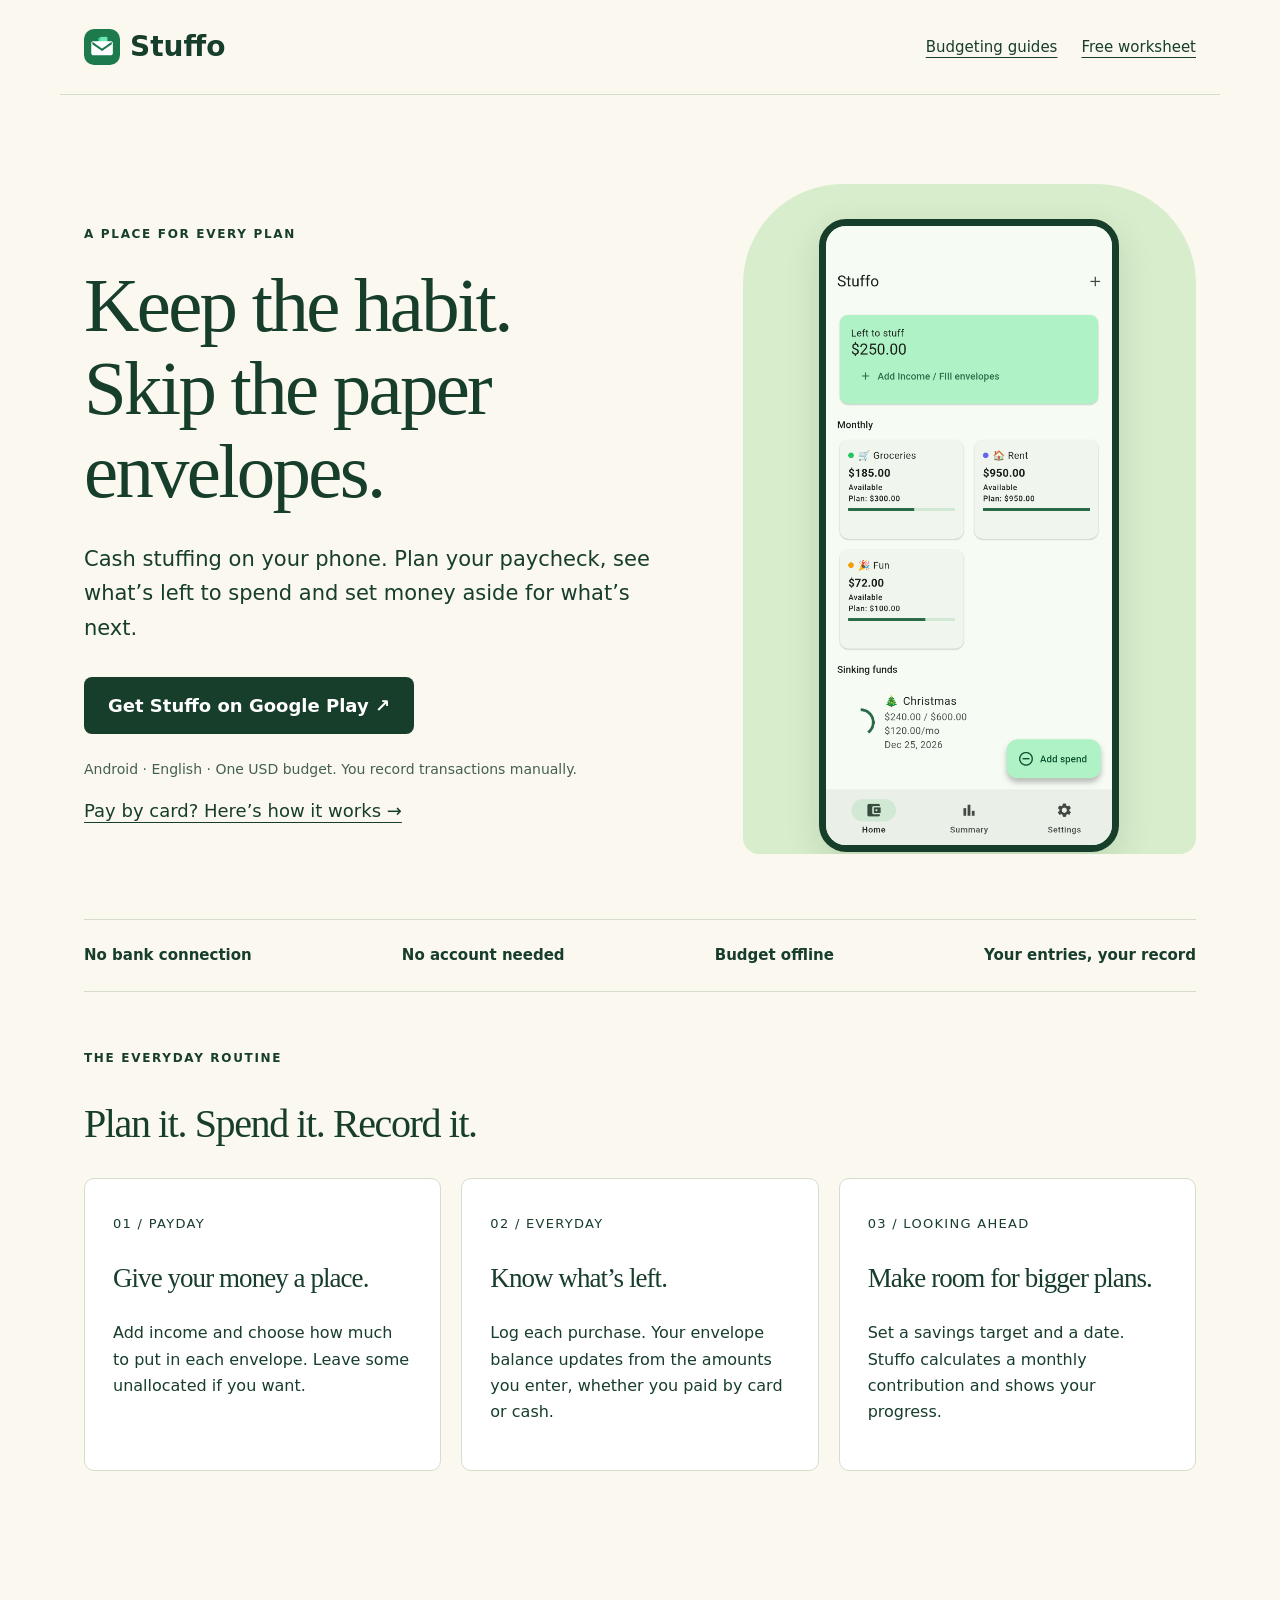
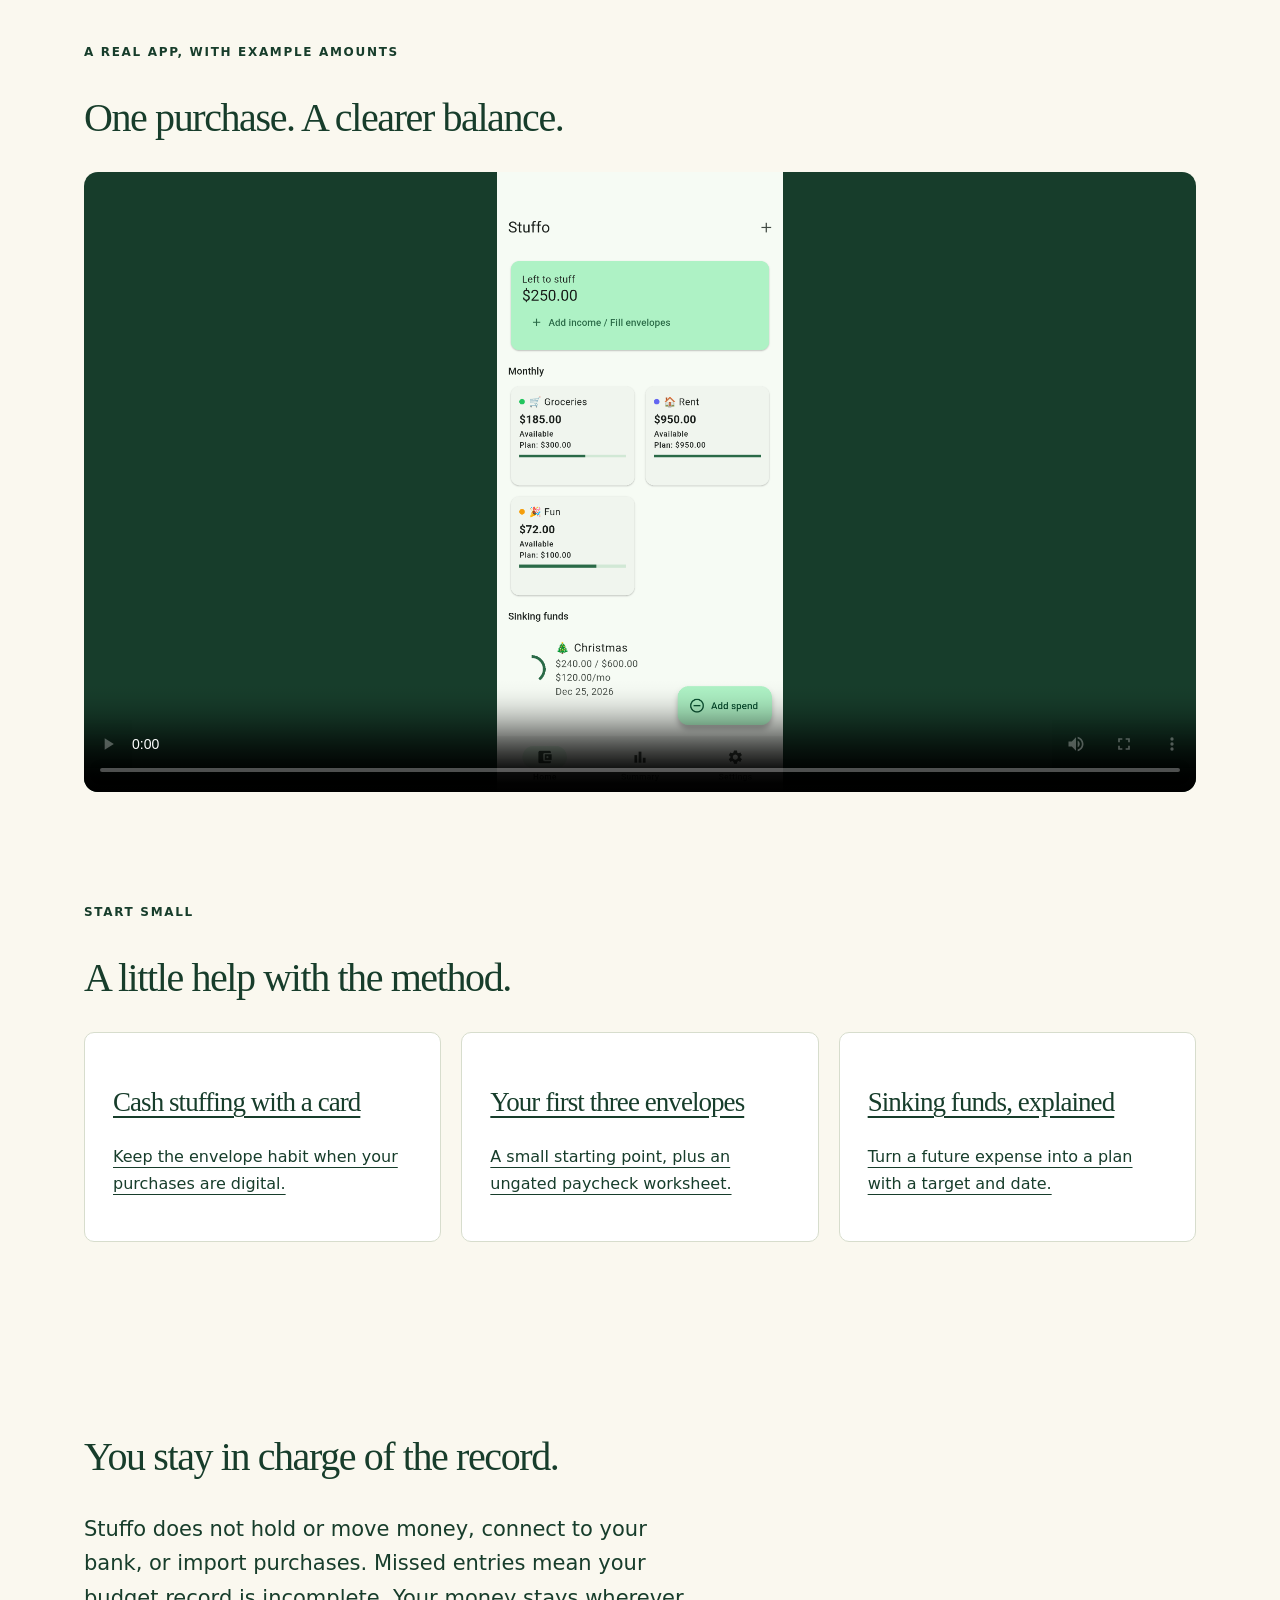
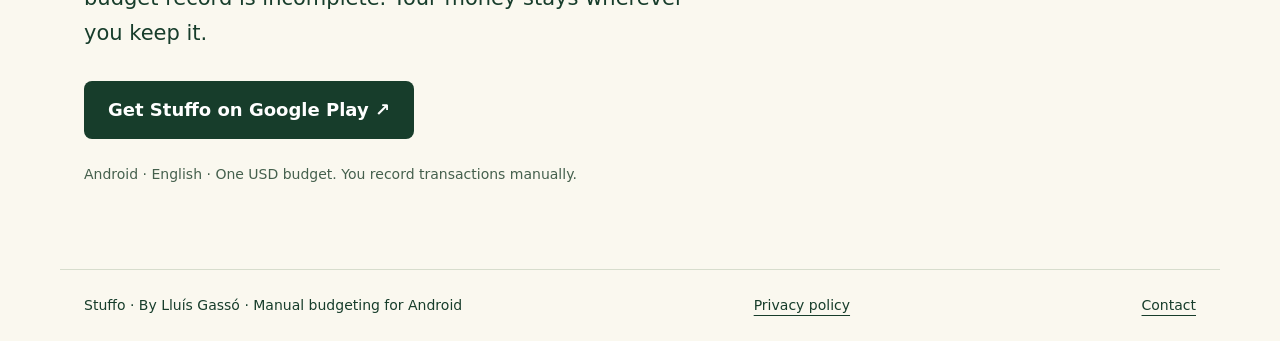
==== index.html @ 365d8291 "Launch Stuffo guides and organic campaign landing page" ====
<!doctype html><html lang="en"><head><meta charset="utf-8"><meta name="viewport" content="width=device-width,initial-scale=1"><title>Stuffo — Cash stuffing on your phone</title><meta name="description" content="Plan your paycheck, track envelope balances and work toward savings goals. Manual budgeting for Android, with no bank connection."><link rel="canonical" href="https://lluisgassovillarejo.github.io/stuffo-site/index.html"><meta property="og:title" content="Stuffo — Cash stuffing on your phone"><meta property="og:description" content="Plan your paycheck, track envelope balances and work toward savings goals. Manual budgeting for Android, with no bank connection."><meta property="og:image" content="https://lluisgassovillarejo.github.io/stuffo-site/assets/social-card.png"><meta property="og:url" content="https://lluisgassovillarejo.github.io/stuffo-site/index.html"><link rel="icon" href="assets/icon.png"><link rel="stylesheet" href="style.css"></head><body><a class="skip" href="#main">Skip to content</a><header><a class="brand" href="index.html"><img src="assets/icon.png" alt="">Stuffo</a><nav aria-label="Main"><a href="index.html#guides">Budgeting guides</a><a href="worksheet.html">Free worksheet</a></nav></header><main id="main"><section class="hero"><div><p class="eyebrow">A place for every plan</p><h1>Keep the habit.<br>Skip the paper<br>envelopes.</h1><p class="lead">Cash stuffing on your phone. Plan your paycheck, see what’s left to spend and set money aside for what’s next.</p><a class="button" data-play href="https://play.google.com/store/apps/details?id=com.lluisgasso.stuffo&utm_source=stuffo_site&utm_campaign=organic_pilot">Get Stuffo on Google Play ↗</a><p class="note">Android · English · One USD budget. You record transactions manually.</p><a href="cash-stuffing-with-a-card.html">Pay by card? Here’s how it works →</a></div><div class="visual"><img src="assets/home.png" alt="Stuffo example budget showing groceries, rent, fun and a Christmas savings goal" width="1080" height="2337"><p>Example budget, real app.</p></div></section><div class="strip"><span>No bank connection</span><span>No account needed</span><span>Budget offline</span><span>Your entries, your record</span></div><section class="section"><p class="eyebrow">The everyday routine</p><h2>Plan it. Spend it. Record it.</h2><div class="cards"><article class="card"><span class="number">01 / PAYDAY</span><h3>Give your money a place.</h3><p>Add income and choose how much to put in each envelope. Leave some unallocated if you want.</p></article><article class="card"><span class="number">02 / EVERYDAY</span><h3>Know what’s left.</h3><p>Log each purchase. Your envelope balance updates from the amounts you enter, whether you paid by card or cash.</p></article><article class="card"><span class="number">03 / LOOKING AHEAD</span><h3>Make room for bigger plans.</h3><p>Set a savings target and a date. Stuffo calculates a monthly contribution and shows your progress.</p></article></div></section><section class="section" id="demo"><p class="eyebrow">A real app, with example amounts</p><h2>One purchase. A clearer balance.</h2><video controls playsinline preload="metadata" poster="assets/home.png" aria-label="Stuffo manual spending demonstration"><source src="assets/spending-demo.mp4" type="video/mp4"><track default kind="captions" src="assets/spending-demo.vtt" srclang="en" label="English"></video></section><section class="section" id="guides"><p class="eyebrow">Start small</p><h2>A little help with the method.</h2><div class="cards"><a class="card" href="cash-stuffing-with-a-card.html"><h3>Cash stuffing with a card</h3><p>Keep the envelope habit when your purchases are digital.</p></a><a class="card" href="first-three-envelopes.html"><h3>Your first three envelopes</h3><p>A small starting point, plus an ungated paycheck worksheet.</p></a><a class="card" href="sinking-funds.html"><h3>Sinking funds, explained</h3><p>Turn a future expense into a plan with a target and date.</p></a></div></section><section class="section"><h2>You stay in charge of the record.</h2><p class="lead">Stuffo does not hold or move money, connect to your bank, or import purchases. Missed entries mean your budget record is incomplete. Your money stays wherever you keep it.</p><a class="button" data-play href="https://play.google.com/store/apps/details?id=com.lluisgasso.stuffo&utm_source=stuffo_site&utm_campaign=organic_pilot">Get Stuffo on Google Play ↗</a><p class="note">Android · English · One USD budget. You record transactions manually.</p></section></main><footer><span>Stuffo · By Lluís Gassó · Manual budgeting for Android</span><a href="https://lluisgassovillarejo.github.io/stuffo-privacy/">Privacy policy</a><a href="mailto:lluisgasso@gmail.com">Contact</a></footer><script src="source.js" defer></script></body></html>
---- style.css ----
*{box-sizing:border-box} :root{--ink:#173d2b;--paper:#faf8ef;--green:#a7f0bd;--line:#d7ddcd}body{margin:0;background:var(--paper);color:var(--ink);font:18px/1.65 'Avenir Next',Avenir,system-ui,sans-serif}a{color:inherit;text-underline-offset:5px}a:focus-visible,button:focus-visible{outline:3px solid #ad4d12;outline-offset:5px}header,main,footer{max-width:1160px;margin:auto;padding:24px}header{display:flex;align-items:center;justify-content:space-between;gap:20px;border-bottom:1px solid var(--line)}.brand{font-size:28px;font-weight:800;text-decoration:none;display:flex;align-items:center;gap:10px}.brand img{width:36px;border-radius:10px}nav{display:flex;gap:24px;font-size:15px}.hero{display:grid;grid-template-columns:1.3fr 1fr;gap:70px;align-items:center;padding:65px 0}.eyebrow{text-transform:uppercase;letter-spacing:.14em;font-size:12px;font-weight:800}h1,h2,h3{font-family:Georgia,serif;font-weight:400;line-height:1.08;letter-spacing:-.035em}h1{font-size:clamp(44px,6vw,80px);margin:20px 0 28px}h2{font-size:40px}h3{font-size:27px}.lead{font-size:21px;max-width:610px}.button{display:inline-block;background:var(--ink);color:white;padding:14px 24px;border-radius:8px;font-weight:700;text-decoration:none;margin:10px 12px 10px 0}.secondary{background:transparent;color:var(--ink);border:1px solid var(--ink)}.note{font-size:14px;color:#45604d}.visual{background:#d8edcb;border-radius:100px 100px 16px 16px;padding:35px 35px 0;text-align:center;overflow:hidden;max-height:670px}.visual img{width:100%;height:auto;max-width:300px;border:7px solid #173d2b;border-radius:27px;box-shadow:0 12px 35px #173d2b22}.strip{border-top:1px solid var(--line);border-bottom:1px solid var(--line);display:flex;justify-content:space-between;gap:20px;padding:23px 0;font-size:15px;font-weight:700}.cards{display:grid;grid-template-columns:repeat(3,1fr);gap:20px;margin:30px 0 70px}.card{background:white;border:1px solid var(--line);border-radius:10px;padding:28px}.card .number{font-size:13px;letter-spacing:.1em}.card p{font-size:16px}.section{padding:45px 0}.article{max-width:760px;margin:30px auto 80px}.article h1{font-size:clamp(40px,5vw,62px)}.article h2{font-size:32px;margin-top:45px}.article li{margin:10px 0}.example{background:#e1f1d7;padding:26px;border-left:4px solid #267146;margin:25px 0}.article table{width:100%;border-collapse:collapse;font-size:16px}td,th{text-align:left;padding:12px;border-bottom:1px solid var(--line)}footer{border-top:1px solid var(--line);font-size:14px;display:flex;flex-wrap:wrap;justify-content:space-between;gap:20px}video{width:100%;max-height:620px;background:#173d2b;border-radius:14px}.skip{position:absolute;left:-9999px}.skip:focus{left:10px;top:10px;background:white;padding:10px;z-index:5}@media(max-width:700px){header{flex-wrap:wrap}.hero{grid-template-columns:1fr;padding:25px 0;gap:25px}.visual{max-height:480px;padding-top:24px}.visual img{max-width:235px}.cards{grid-template-columns:1fr;margin-bottom:30px}.strip{flex-wrap:wrap;justify-content:start}h2{font-size:34px}nav{gap:16px}.lead{font-size:19px}.section{padding:25px 0}}@media print{header,footer,nav,.button{display:none}body{background:white;color:black}.article{max-width:none;margin:0}h1{font-size:30px!important}}
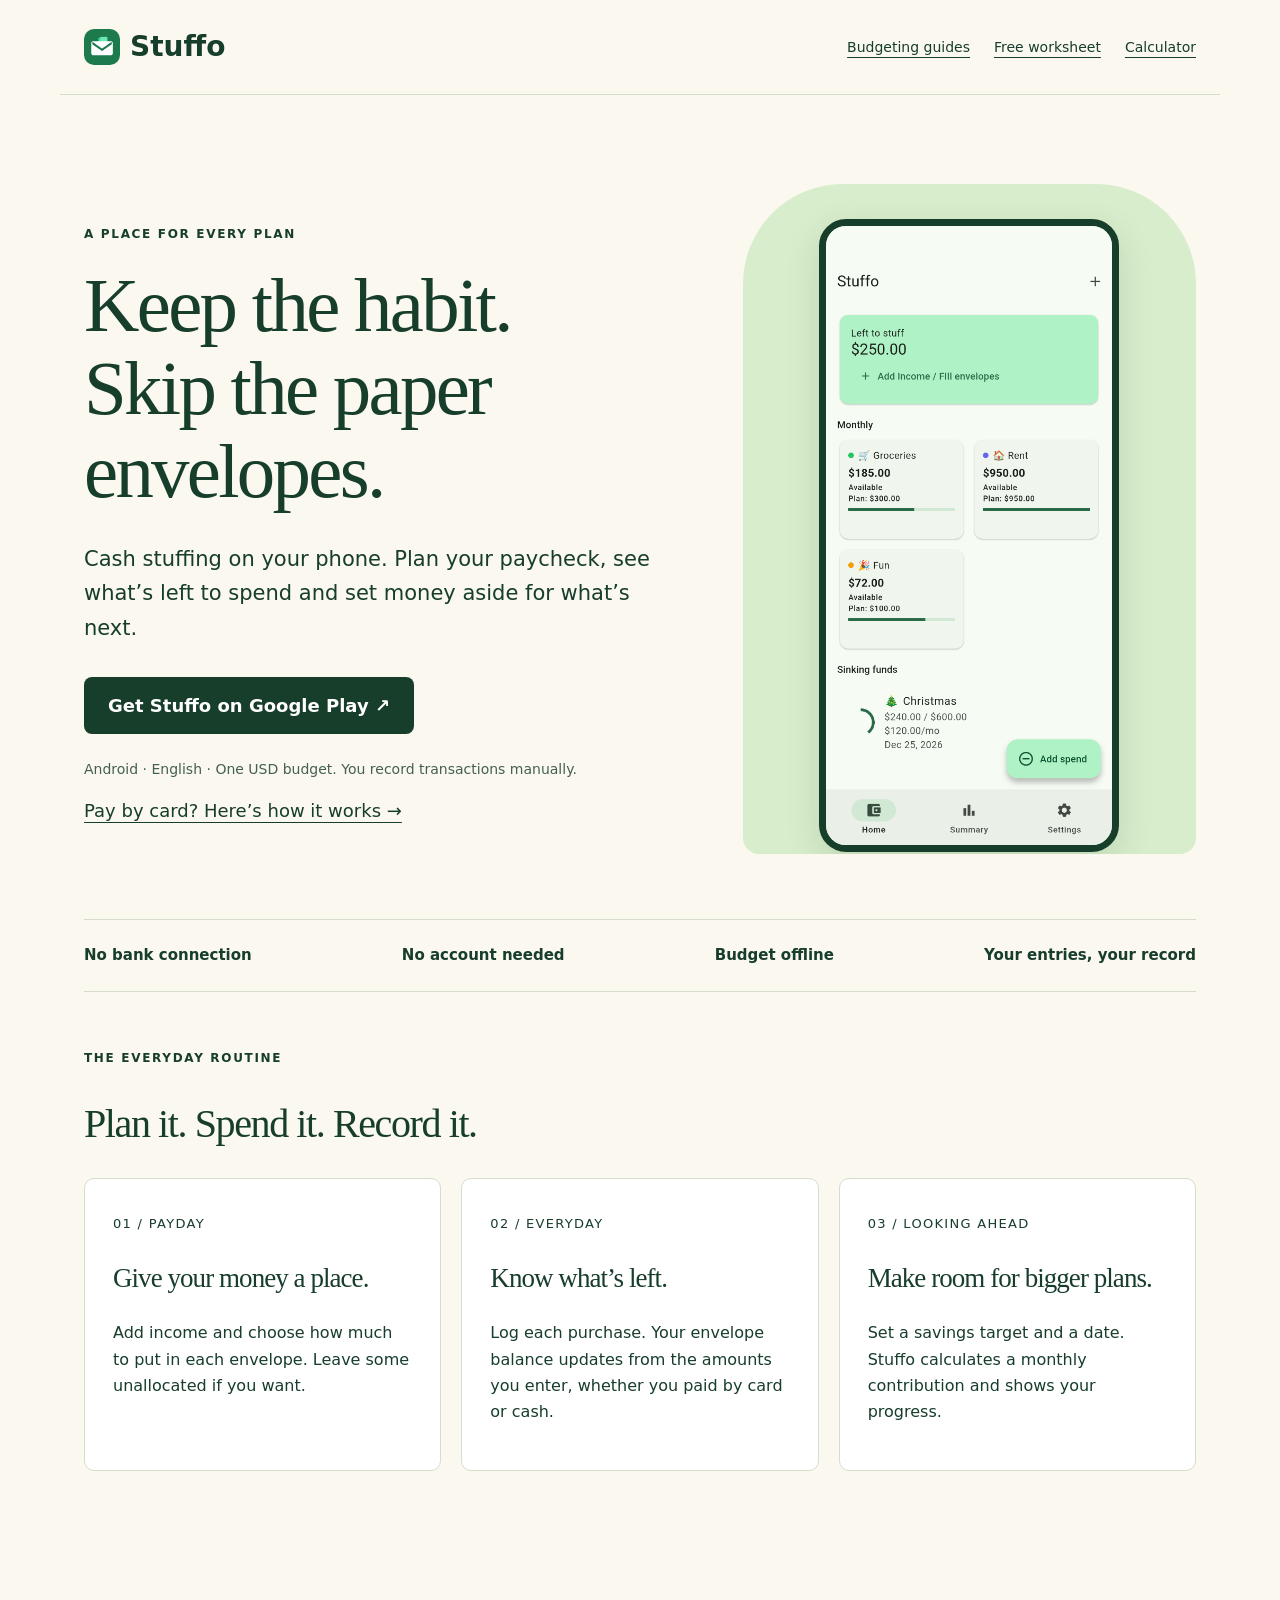
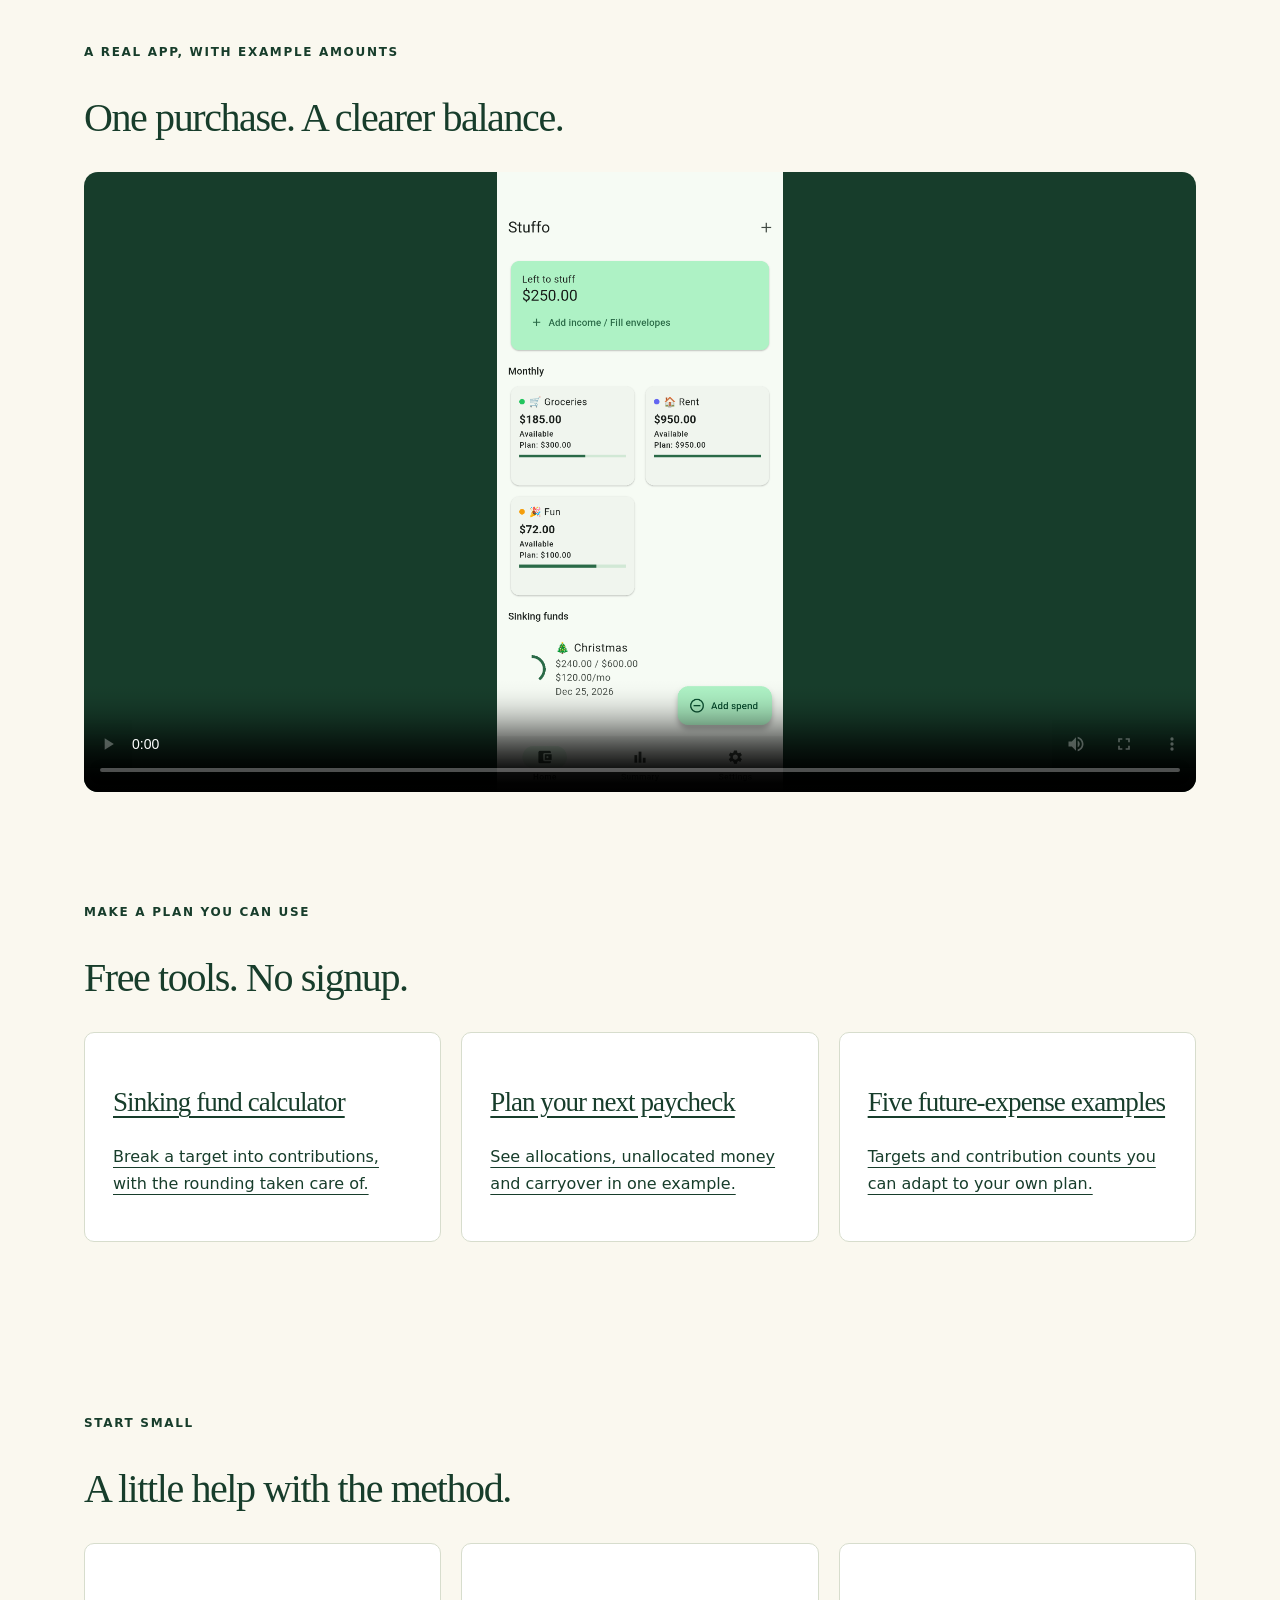
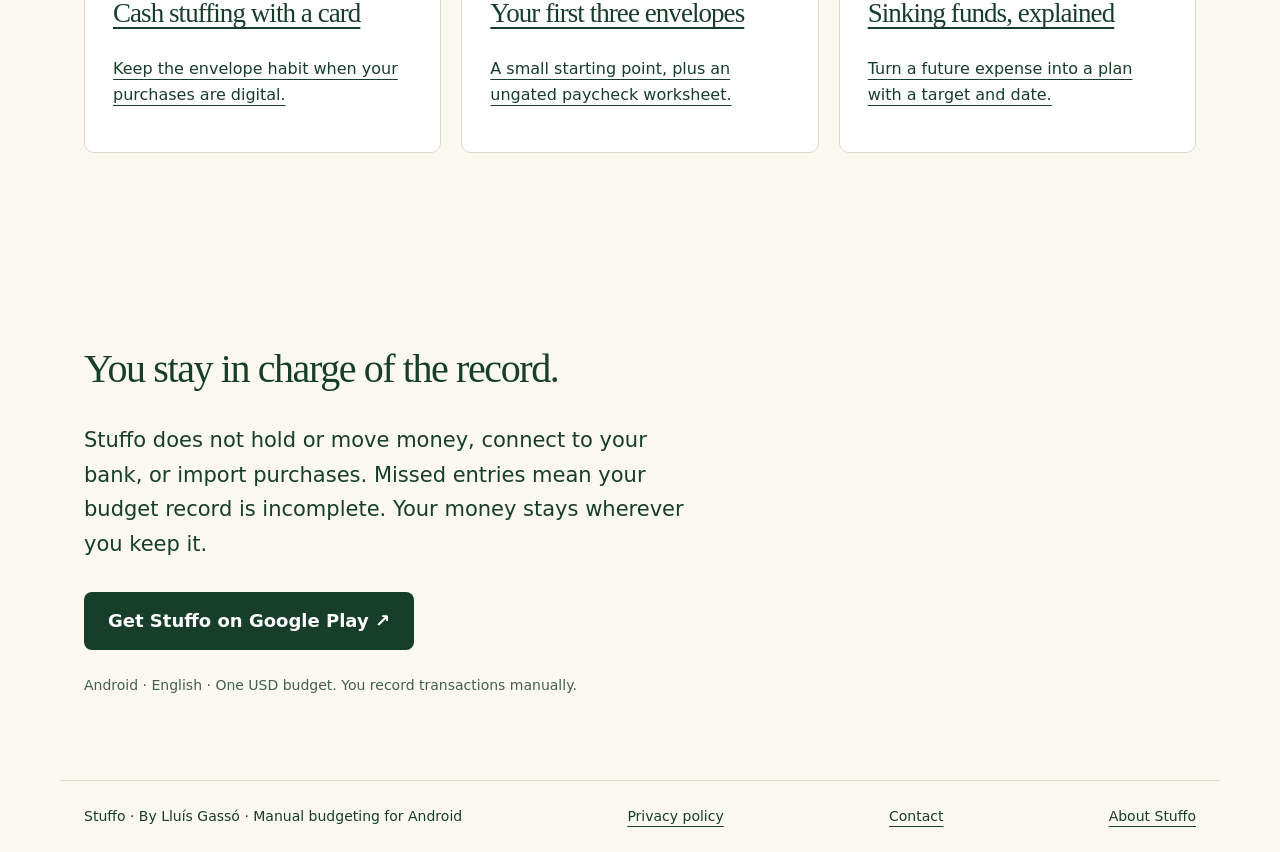
==== commit 78576bb6: "Add free sinking fund calculator and practical budgeting resources" ====
--- a/index.html
+++ b/index.html
@@ -1 +1 @@
-<!doctype html><html lang="en"><head><meta charset="utf-8"><meta name="viewport" content="width=device-width,initial-scale=1"><title>Stuffo — Cash stuffing on your phone</title><meta name="description" content="Plan your paycheck, track envelope balances and work toward savings goals. Manual budgeting for Android, with no bank connection."><link rel="canonical" href="https://lluisgassovillarejo.github.io/stuffo-site/index.html"><meta property="og:title" content="Stuffo — Cash stuffing on your phone"><meta property="og:description" content="Plan your paycheck, track envelope balances and work toward savings goals. Manual budgeting for Android, with no bank connection."><meta property="og:image" content="https://lluisgassovillarejo.github.io/stuffo-site/assets/social-card.png"><meta property="og:url" content="https://lluisgassovillarejo.github.io/stuffo-site/index.html"><link rel="icon" href="assets/icon.png"><link rel="stylesheet" href="style.css"></head><body><a class="skip" href="#main">Skip to content</a><header><a class="brand" href="index.html"><img src="assets/icon.png" alt="">Stuffo</a><nav aria-label="Main"><a href="index.html#guides">Budgeting guides</a><a href="worksheet.html">Free worksheet</a></nav></header><main id="main"><section class="hero"><div><p class="eyebrow">A place for every plan</p><h1>Keep the habit.<br>Skip the paper<br>envelopes.</h1><p class="lead">Cash stuffing on your phone. Plan your paycheck, see what’s left to spend and set money aside for what’s next.</p><a class="button" data-play href="https://play.google.com/store/apps/details?id=com.lluisgasso.stuffo&utm_source=stuffo_site&utm_campaign=organic_pilot">Get Stuffo on Google Play ↗</a><p class="note">Android · English · One USD budget. You record transactions manually.</p><a href="cash-stuffing-with-a-card.html">Pay by card? Here’s how it works →</a></div><div class="visual"><img src="assets/home.png" alt="Stuffo example budget showing groceries, rent, fun and a Christmas savings goal" width="1080" height="2337"><p>Example budget, real app.</p></div></section><div class="strip"><span>No bank connection</span><span>No account needed</span><span>Budget offline</span><span>Your entries, your record</span></div><section class="section"><p class="eyebrow">The everyday routine</p><h2>Plan it. Spend it. Record it.</h2><div class="cards"><article class="card"><span class="number">01 / PAYDAY</span><h3>Give your money a place.</h3><p>Add income and choose how much to put in each envelope. Leave some unallocated if you want.</p></article><article class="card"><span class="number">02 / EVERYDAY</span><h3>Know what’s left.</h3><p>Log each purchase. Your envelope balance updates from the amounts you enter, whether you paid by card or cash.</p></article><article class="card"><span class="number">03 / LOOKING AHEAD</span><h3>Make room for bigger plans.</h3><p>Set a savings target and a date. Stuffo calculates a monthly contribution and shows your progress.</p></article></div></section><section class="section" id="demo"><p class="eyebrow">A real app, with example amounts</p><h2>One purchase. A clearer balance.</h2><video controls playsinline preload="metadata" poster="assets/home.png" aria-label="Stuffo manual spending demonstration"><source src="assets/spending-demo.mp4" type="video/mp4"><track default kind="captions" src="assets/spending-demo.vtt" srclang="en" label="English"></video></section><section class="section" id="guides"><p class="eyebrow">Start small</p><h2>A little help with the method.</h2><div class="cards"><a class="card" href="cash-stuffing-with-a-card.html"><h3>Cash stuffing with a card</h3><p>Keep the envelope habit when your purchases are digital.</p></a><a class="card" href="first-three-envelopes.html"><h3>Your first three envelopes</h3><p>A small starting point, plus an ungated paycheck worksheet.</p></a><a class="card" href="sinking-funds.html"><h3>Sinking funds, explained</h3><p>Turn a future expense into a plan with a target and date.</p></a></div></section><section class="section"><h2>You stay in charge of the record.</h2><p class="lead">Stuffo does not hold or move money, connect to your bank, or import purchases. Missed entries mean your budget record is incomplete. Your money stays wherever you keep it.</p><a class="button" data-play href="https://play.google.com/store/apps/details?id=com.lluisgasso.stuffo&utm_source=stuffo_site&utm_campaign=organic_pilot">Get Stuffo on Google Play ↗</a><p class="note">Android · English · One USD budget. You record transactions manually.</p></section></main><footer><span>Stuffo · By Lluís Gassó · Manual budgeting for Android</span><a href="https://lluisgassovillarejo.github.io/stuffo-privacy/">Privacy policy</a><a href="mailto:lluisgasso@gmail.com">Contact</a></footer><script src="source.js" defer></script></body></html>+<!doctype html><html lang="en"><head><meta charset="utf-8"><meta name="viewport" content="width=device-width,initial-scale=1"><title>Stuffo — Cash Envelope Budget App for Android</title><meta name="description" content="Plan your paycheck, track envelope balances and work toward savings goals. Manual budgeting for Android, with no bank connection."><link rel="canonical" href="https://lluisgassovillarejo.github.io/stuffo-site/index.html"><meta property="og:title" content="Stuffo — Cash Envelope Budget App for Android"><meta property="og:description" content="Plan your paycheck, track envelope balances and work toward savings goals. Manual budgeting for Android, with no bank connection."><meta property="og:image" content="https://lluisgassovillarejo.github.io/stuffo-site/assets/social-card.png"><meta property="og:url" content="https://lluisgassovillarejo.github.io/stuffo-site/index.html"><link rel="icon" href="assets/icon.png"><link rel="stylesheet" href="style.css"><link rel="stylesheet" href="growth.css"></head><body><a class="skip" href="#main">Skip to content</a><header><a class="brand" href="index.html"><img src="assets/icon.png" alt="">Stuffo</a><nav aria-label="Main"><a href="index.html#guides">Budgeting guides</a><a href="worksheet.html">Free worksheet</a><a href="sinking-fund-calculator.html">Calculator</a></nav></header><main id="main"><section class="hero"><div><p class="eyebrow">A place for every plan</p><h1>Keep the habit.<br>Skip the paper<br>envelopes.</h1><p class="lead">Cash stuffing on your phone. Plan your paycheck, see what’s left to spend and set money aside for what’s next.</p><a class="button" data-play href="https://play.google.com/store/apps/details?id=com.lluisgasso.stuffo&utm_source=stuffo_site&utm_campaign=organic_pilot">Get Stuffo on Google Play ↗</a><p class="note">Android · English · One USD budget. You record transactions manually.</p><a href="cash-stuffing-with-a-card.html">Pay by card? Here’s how it works →</a></div><div class="visual"><img src="assets/home.png" alt="Stuffo example budget showing groceries, rent, fun and a Christmas savings goal" width="1080" height="2337"><p>Example budget, real app.</p></div></section><div class="strip"><span>No bank connection</span><span>No account needed</span><span>Budget offline</span><span>Your entries, your record</span></div><section class="section"><p class="eyebrow">The everyday routine</p><h2>Plan it. Spend it. Record it.</h2><div class="cards"><article class="card"><span class="number">01 / PAYDAY</span><h3>Give your money a place.</h3><p>Add income and choose how much to put in each envelope. Leave some unallocated if you want.</p></article><article class="card"><span class="number">02 / EVERYDAY</span><h3>Know what’s left.</h3><p>Log each purchase. Your envelope balance updates from the amounts you enter, whether you paid by card or cash.</p></article><article class="card"><span class="number">03 / LOOKING AHEAD</span><h3>Make room for bigger plans.</h3><p>Set a savings target and a date. Stuffo calculates a monthly contribution and shows your progress.</p></article></div></section><section class="section" id="demo"><p class="eyebrow">A real app, with example amounts</p><h2>One purchase. A clearer balance.</h2><video controls playsinline preload="metadata" poster="assets/home.png" aria-label="Stuffo manual spending demonstration"><source src="assets/spending-demo.mp4" type="video/mp4"><track default kind="captions" src="assets/spending-demo.vtt" srclang="en" label="English"></video></section><section class="section" id="free-tools"><p class="eyebrow">Make a plan you can use</p><h2>Free tools. No signup.</h2><div class="cards"><a class="card" href="sinking-fund-calculator.html"><h3>Sinking fund calculator</h3><p>Break a target into contributions, with the rounding taken care of.</p></a><a class="card" href="budget-by-paycheck.html"><h3>Plan your next paycheck</h3><p>See allocations, unallocated money and carryover in one example.</p></a><a class="card" href="sinking-fund-examples.html"><h3>Five future-expense examples</h3><p>Targets and contribution counts you can adapt to your own plan.</p></a></div></section><section class="section" id="guides"><p class="eyebrow">Start small</p><h2>A little help with the method.</h2><div class="cards"><a class="card" href="cash-stuffing-with-a-card.html"><h3>Cash stuffing with a card</h3><p>Keep the envelope habit when your purchases are digital.</p></a><a class="card" href="first-three-envelopes.html"><h3>Your first three envelopes</h3><p>A small starting point, plus an ungated paycheck worksheet.</p></a><a class="card" href="sinking-funds.html"><h3>Sinking funds, explained</h3><p>Turn a future expense into a plan with a target and date.</p></a></div></section><section class="section"><h2>You stay in charge of the record.</h2><p class="lead">Stuffo does not hold or move money, connect to your bank, or import purchases. Missed entries mean your budget record is incomplete. Your money stays wherever you keep it.</p><a class="button" data-play href="https://play.google.com/store/apps/details?id=com.lluisgasso.stuffo&utm_source=stuffo_site&utm_campaign=organic_pilot">Get Stuffo on Google Play ↗</a><p class="note">Android · English · One USD budget. You record transactions manually.</p></section></main><footer><span>Stuffo · By Lluís Gassó · Manual budgeting for Android</span><a href="https://lluisgassovillarejo.github.io/stuffo-privacy/">Privacy policy</a><a href="mailto:lluisgasso@gmail.com">Contact</a><a href="about.html">About Stuffo</a></footer><script src="source.js" defer></script></body></html>
--- a/growth.css
+++ b/growth.css
@@ -0,0 +1 @@
+nav{flex-wrap:wrap}input{display:block;width:100%;max-width:460px;padding:12px;font:inherit;color:var(--ink);background:white;border:1px solid #65816b;border-radius:6px;margin:8px 0 20px}input:focus-visible,summary:focus-visible{outline:3px solid #ad4d12;outline-offset:3px}label{font-weight:700}button{font:inherit;cursor:pointer;border:0}.result-amount{font-size:clamp(24px,4vw,34px);line-height:1.3;display:block}.calculator{margin-top:30px}.table-scroll,.schedule-scroll{overflow-x:auto}.schedule-scroll{max-height:400px}summary{cursor:pointer;font-weight:700;padding:12px 0}header nav{font-size:14px}.article h1{overflow-wrap:break-word}@media print{form button{display:none}.schedule-scroll{max-height:none}}
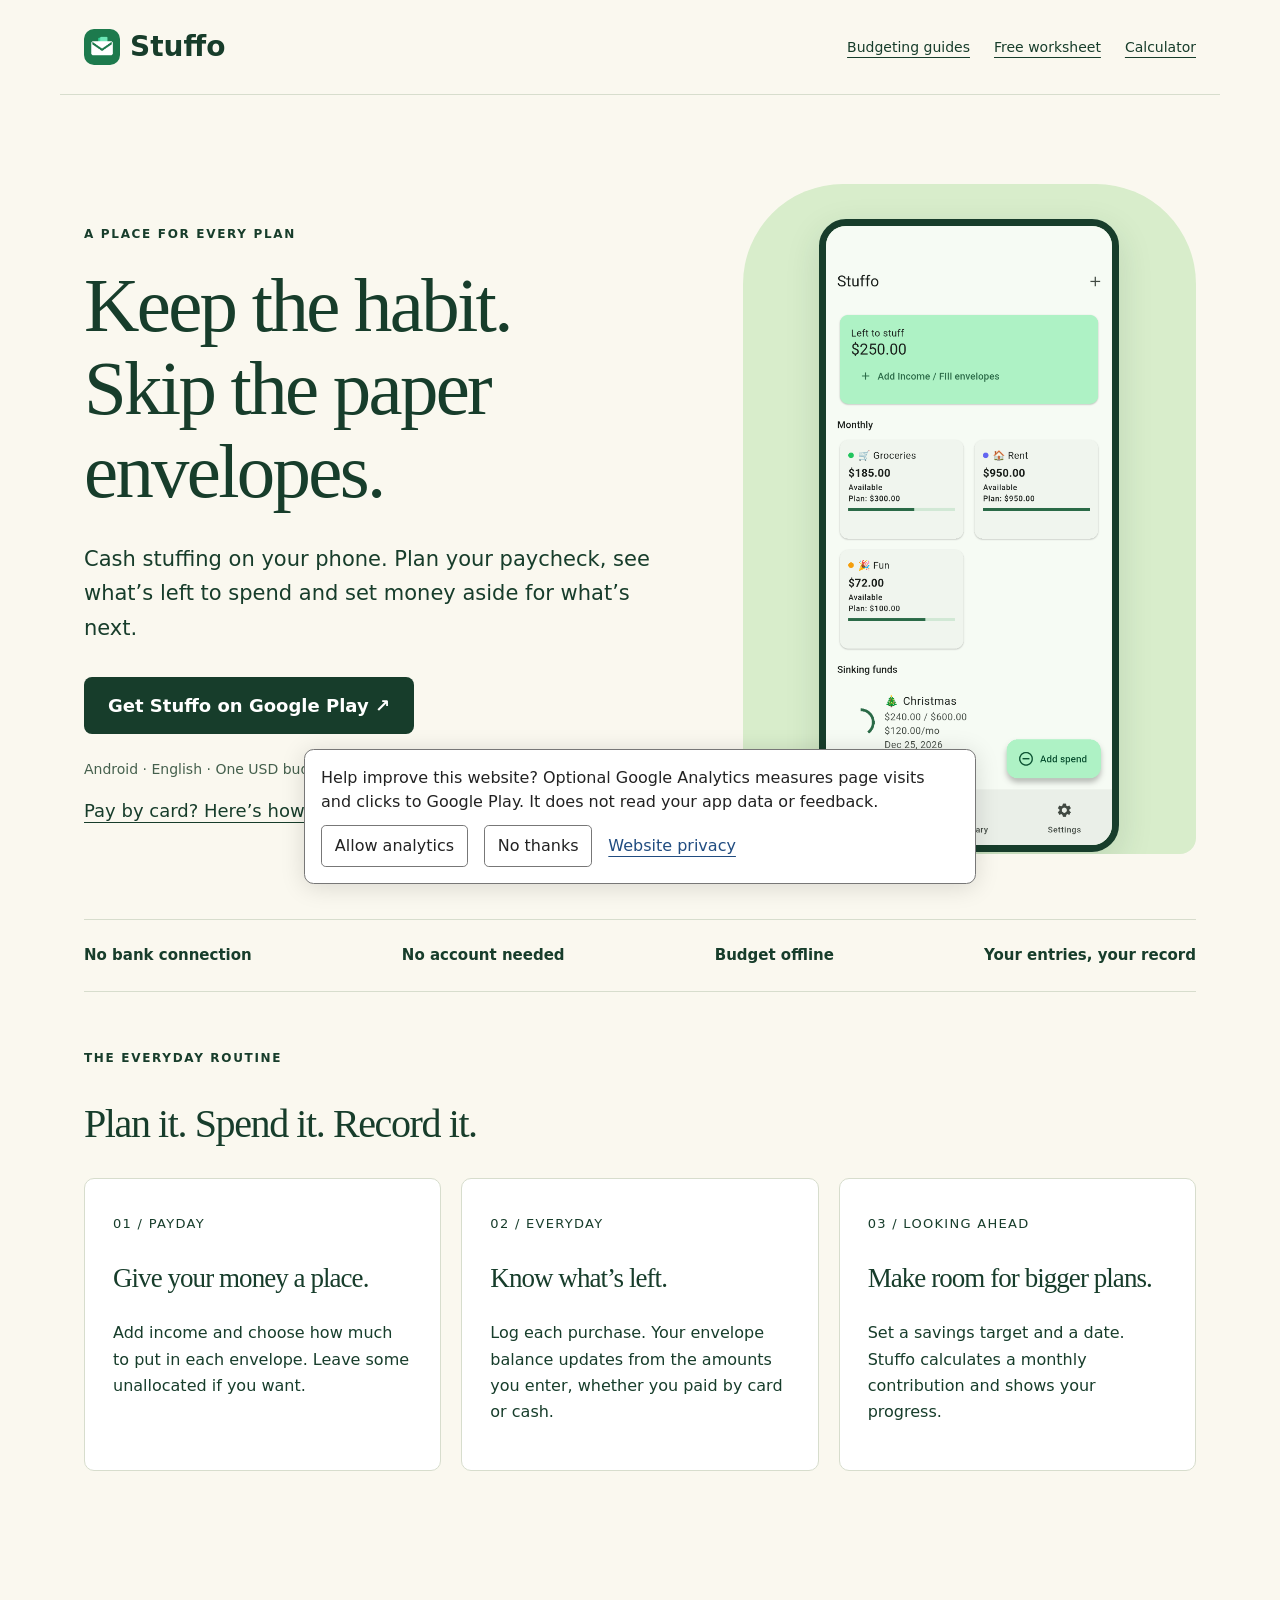
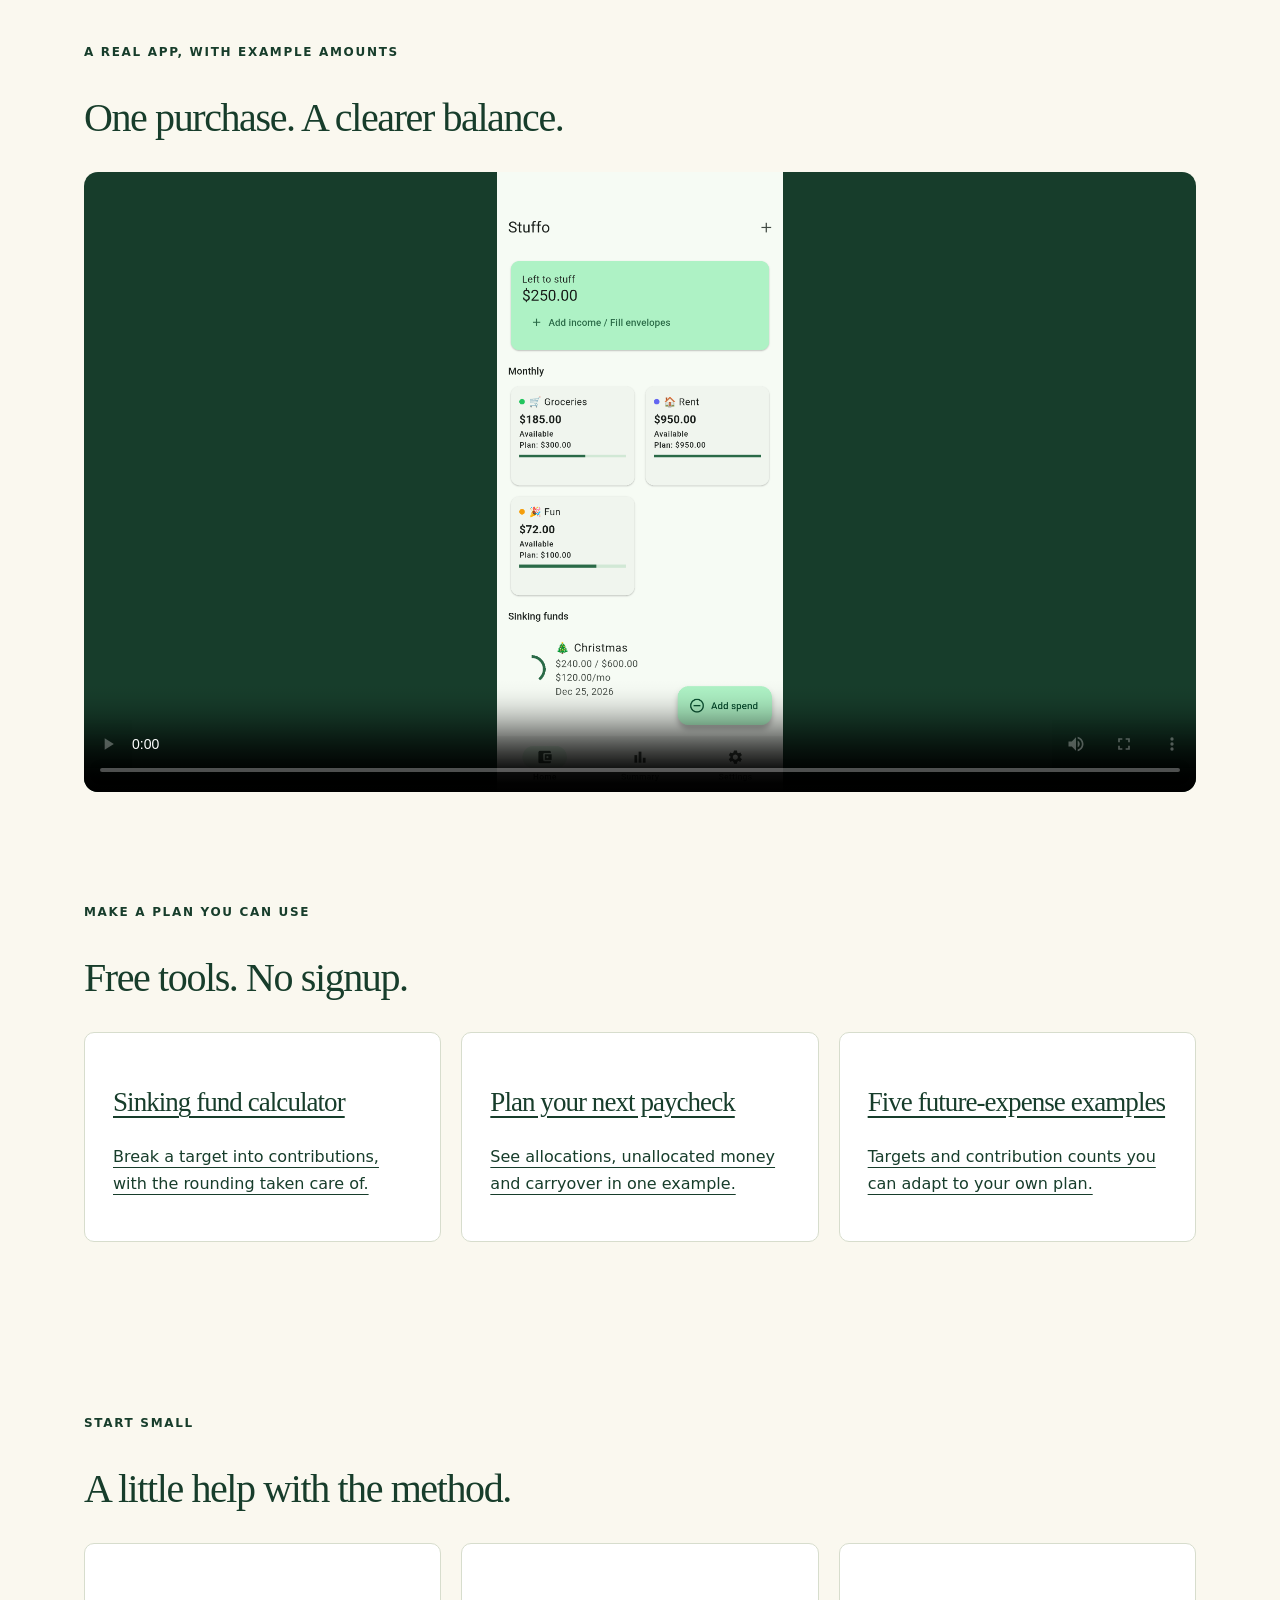
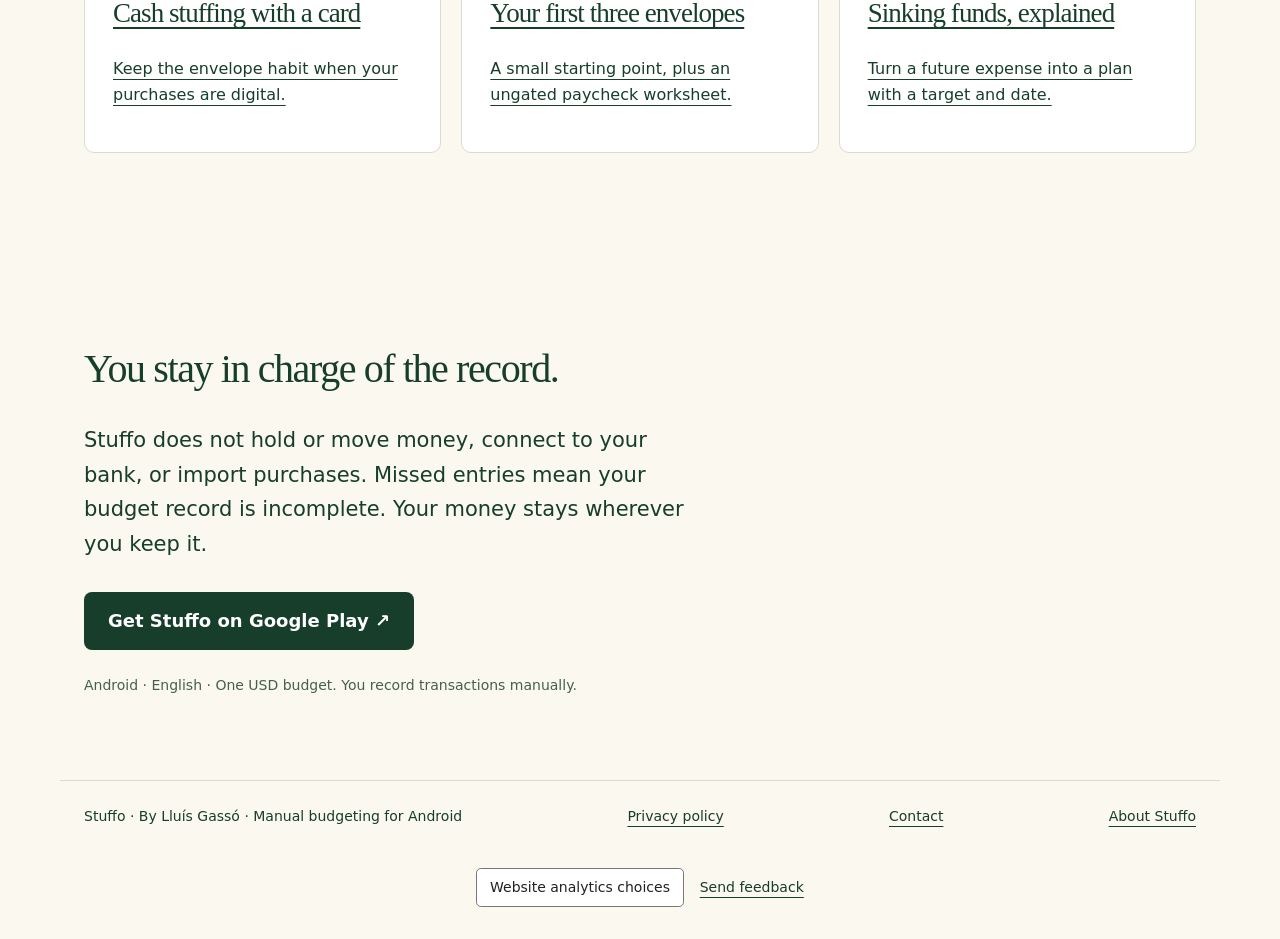
==== commit 69e3053d: "Add shared organic promotion tracking and feedback" ====
--- a/index.html
+++ b/index.html
@@ -1 +1 @@
-<!doctype html><html lang="en"><head><meta charset="utf-8"><meta name="viewport" content="width=device-width,initial-scale=1"><title>Stuffo — Cash Envelope Budget App for Android</title><meta name="description" content="Plan your paycheck, track envelope balances and work toward savings goals. Manual budgeting for Android, with no bank connection."><link rel="canonical" href="https://lluisgassovillarejo.github.io/stuffo-site/index.html"><meta property="og:title" content="Stuffo — Cash Envelope Budget App for Android"><meta property="og:description" content="Plan your paycheck, track envelope balances and work toward savings goals. Manual budgeting for Android, with no bank connection."><meta property="og:image" content="https://lluisgassovillarejo.github.io/stuffo-site/assets/social-card.png"><meta property="og:url" content="https://lluisgassovillarejo.github.io/stuffo-site/index.html"><link rel="icon" href="assets/icon.png"><link rel="stylesheet" href="style.css"><link rel="stylesheet" href="growth.css"></head><body><a class="skip" href="#main">Skip to content</a><header><a class="brand" href="index.html"><img src="assets/icon.png" alt="">Stuffo</a><nav aria-label="Main"><a href="index.html#guides">Budgeting guides</a><a href="worksheet.html">Free worksheet</a><a href="sinking-fund-calculator.html">Calculator</a></nav></header><main id="main"><section class="hero"><div><p class="eyebrow">A place for every plan</p><h1>Keep the habit.<br>Skip the paper<br>envelopes.</h1><p class="lead">Cash stuffing on your phone. Plan your paycheck, see what’s left to spend and set money aside for what’s next.</p><a class="button" data-play href="https://play.google.com/store/apps/details?id=com.lluisgasso.stuffo&utm_source=stuffo_site&utm_campaign=organic_pilot">Get Stuffo on Google Play ↗</a><p class="note">Android · English · One USD budget. You record transactions manually.</p><a href="cash-stuffing-with-a-card.html">Pay by card? Here’s how it works →</a></div><div class="visual"><img src="assets/home.png" alt="Stuffo example budget showing groceries, rent, fun and a Christmas savings goal" width="1080" height="2337"><p>Example budget, real app.</p></div></section><div class="strip"><span>No bank connection</span><span>No account needed</span><span>Budget offline</span><span>Your entries, your record</span></div><section class="section"><p class="eyebrow">The everyday routine</p><h2>Plan it. Spend it. Record it.</h2><div class="cards"><article class="card"><span class="number">01 / PAYDAY</span><h3>Give your money a place.</h3><p>Add income and choose how much to put in each envelope. Leave some unallocated if you want.</p></article><article class="card"><span class="number">02 / EVERYDAY</span><h3>Know what’s left.</h3><p>Log each purchase. Your envelope balance updates from the amounts you enter, whether you paid by card or cash.</p></article><article class="card"><span class="number">03 / LOOKING AHEAD</span><h3>Make room for bigger plans.</h3><p>Set a savings target and a date. Stuffo calculates a monthly contribution and shows your progress.</p></article></div></section><section class="section" id="demo"><p class="eyebrow">A real app, with example amounts</p><h2>One purchase. A clearer balance.</h2><video controls playsinline preload="metadata" poster="assets/home.png" aria-label="Stuffo manual spending demonstration"><source src="assets/spending-demo.mp4" type="video/mp4"><track default kind="captions" src="assets/spending-demo.vtt" srclang="en" label="English"></video></section><section class="section" id="free-tools"><p class="eyebrow">Make a plan you can use</p><h2>Free tools. No signup.</h2><div class="cards"><a class="card" href="sinking-fund-calculator.html"><h3>Sinking fund calculator</h3><p>Break a target into contributions, with the rounding taken care of.</p></a><a class="card" href="budget-by-paycheck.html"><h3>Plan your next paycheck</h3><p>See allocations, unallocated money and carryover in one example.</p></a><a class="card" href="sinking-fund-examples.html"><h3>Five future-expense examples</h3><p>Targets and contribution counts you can adapt to your own plan.</p></a></div></section><section class="section" id="guides"><p class="eyebrow">Start small</p><h2>A little help with the method.</h2><div class="cards"><a class="card" href="cash-stuffing-with-a-card.html"><h3>Cash stuffing with a card</h3><p>Keep the envelope habit when your purchases are digital.</p></a><a class="card" href="first-three-envelopes.html"><h3>Your first three envelopes</h3><p>A small starting point, plus an ungated paycheck worksheet.</p></a><a class="card" href="sinking-funds.html"><h3>Sinking funds, explained</h3><p>Turn a future expense into a plan with a target and date.</p></a></div></section><section class="section"><h2>You stay in charge of the record.</h2><p class="lead">Stuffo does not hold or move money, connect to your bank, or import purchases. Missed entries mean your budget record is incomplete. Your money stays wherever you keep it.</p><a class="button" data-play href="https://play.google.com/store/apps/details?id=com.lluisgasso.stuffo&utm_source=stuffo_site&utm_campaign=organic_pilot">Get Stuffo on Google Play ↗</a><p class="note">Android · English · One USD budget. You record transactions manually.</p></section></main><footer><span>Stuffo · By Lluís Gassó · Manual budgeting for Android</span><a href="https://lluisgassovillarejo.github.io/stuffo-privacy/">Privacy policy</a><a href="mailto:lluisgasso@gmail.com">Contact</a><a href="about.html">About Stuffo</a></footer><script src="source.js" defer></script></body></html>+<!doctype html><html lang="en"><head><meta charset="utf-8"><meta name="viewport" content="width=device-width,initial-scale=1"><title>Stuffo — Cash Envelope Budget App for Android</title><meta name="description" content="Plan your paycheck, track envelope balances and work toward savings goals. Manual budgeting for Android, with no bank connection."><link rel="canonical" href="https://lluisgassovillarejo.github.io/stuffo-site/index.html"><meta property="og:title" content="Stuffo — Cash Envelope Budget App for Android"><meta property="og:description" content="Plan your paycheck, track envelope balances and work toward savings goals. Manual budgeting for Android, with no bank connection."><meta property="og:image" content="https://lluisgassovillarejo.github.io/stuffo-site/assets/social-card.png"><meta property="og:url" content="https://lluisgassovillarejo.github.io/stuffo-site/index.html"><link rel="icon" href="assets/icon.png"><link rel="stylesheet" href="style.css"><link rel="stylesheet" href="growth.css"><link rel="stylesheet" href="promotion.css"><meta name="google-site-verification" content="PIzZSiHI67QQF0rE01WAvWvBRob0SGdKpHuOU_yxiQ8" /><script type="application/ld+json">{"@context": "https://schema.org", "@type": "SoftwareApplication", "name": "Stuffo", "operatingSystem": "Android", "applicationCategory": "FinanceApplication", "url": "https://lluisgassovillarejo.github.io/stuffo-site/", "downloadUrl": "https://play.google.com/store/apps/details?id=com.lluisgasso.stuffo", "description": "Manual envelope budgeting for Android, with paycheck allocation and savings goals. English interface and one USD budget. No bank connection or account required.", "author": {"@type": "Person", "name": "Lluís Gassó"}}</script></head><body><a class="skip" href="#main">Skip to content</a><header><a class="brand" href="index.html"><img src="assets/icon.png" alt="">Stuffo</a><nav aria-label="Main"><a href="index.html#guides">Budgeting guides</a><a href="worksheet.html">Free worksheet</a><a href="sinking-fund-calculator.html">Calculator</a></nav></header><main id="main"><section class="hero"><div><p class="eyebrow">A place for every plan</p><h1>Keep the habit.<br>Skip the paper<br>envelopes.</h1><p class="lead">Cash stuffing on your phone. Plan your paycheck, see what’s left to spend and set money aside for what’s next.</p><a class="button" data-play href="https://play.google.com/store/apps/details?id=com.lluisgasso.stuffo&utm_source=stuffo_site&utm_campaign=organic_pilot">Get Stuffo on Google Play ↗</a><p class="note">Android · English · One USD budget. You record transactions manually.</p><a href="cash-stuffing-with-a-card.html">Pay by card? Here’s how it works →</a></div><div class="visual"><img src="assets/home.png" alt="Stuffo example budget showing groceries, rent, fun and a Christmas savings goal" width="1080" height="2337"><p>Example budget, real app.</p></div></section><div class="strip"><span>No bank connection</span><span>No account needed</span><span>Budget offline</span><span>Your entries, your record</span></div><section class="section"><p class="eyebrow">The everyday routine</p><h2>Plan it. Spend it. Record it.</h2><div class="cards"><article class="card"><span class="number">01 / PAYDAY</span><h3>Give your money a place.</h3><p>Add income and choose how much to put in each envelope. Leave some unallocated if you want.</p></article><article class="card"><span class="number">02 / EVERYDAY</span><h3>Know what’s left.</h3><p>Log each purchase. Your envelope balance updates from the amounts you enter, whether you paid by card or cash.</p></article><article class="card"><span class="number">03 / LOOKING AHEAD</span><h3>Make room for bigger plans.</h3><p>Set a savings target and a date. Stuffo calculates a monthly contribution and shows your progress.</p></article></div></section><section class="section" id="demo"><p class="eyebrow">A real app, with example amounts</p><h2>One purchase. A clearer balance.</h2><video controls playsinline preload="metadata" poster="assets/home.png" aria-label="Stuffo manual spending demonstration"><source src="assets/spending-demo.mp4" type="video/mp4"><track default kind="captions" src="assets/spending-demo.vtt" srclang="en" label="English"></video></section><section class="section" id="free-tools"><p class="eyebrow">Make a plan you can use</p><h2>Free tools. No signup.</h2><div class="cards"><a class="card" href="sinking-fund-calculator.html"><h3>Sinking fund calculator</h3><p>Break a target into contributions, with the rounding taken care of.</p></a><a class="card" href="budget-by-paycheck.html"><h3>Plan your next paycheck</h3><p>See allocations, unallocated money and carryover in one example.</p></a><a class="card" href="sinking-fund-examples.html"><h3>Five future-expense examples</h3><p>Targets and contribution counts you can adapt to your own plan.</p></a></div></section><section class="section" id="guides"><p class="eyebrow">Start small</p><h2>A little help with the method.</h2><div class="cards"><a class="card" href="cash-stuffing-with-a-card.html"><h3>Cash stuffing with a card</h3><p>Keep the envelope habit when your purchases are digital.</p></a><a class="card" href="first-three-envelopes.html"><h3>Your first three envelopes</h3><p>A small starting point, plus an ungated paycheck worksheet.</p></a><a class="card" href="sinking-funds.html"><h3>Sinking funds, explained</h3><p>Turn a future expense into a plan with a target and date.</p></a></div></section><section class="section"><h2>You stay in charge of the record.</h2><p class="lead">Stuffo does not hold or move money, connect to your bank, or import purchases. Missed entries mean your budget record is incomplete. Your money stays wherever you keep it.</p><a class="button" data-play href="https://play.google.com/store/apps/details?id=com.lluisgasso.stuffo&utm_source=stuffo_site&utm_campaign=organic_pilot">Get Stuffo on Google Play ↗</a><p class="note">Android · English · One USD budget. You record transactions manually.</p></section></main><footer><span>Stuffo · By Lluís Gassó · Manual budgeting for Android</span><a href="https://lluisgassovillarejo.github.io/stuffo-privacy/">Privacy policy</a><a href="mailto:lluisgasso@gmail.com">Contact</a><a href="about.html">About Stuffo</a></footer><script src="source.js" defer></script><script src="promotion.js" defer data-app="stuffo" data-content="home" data-page-type="home" data-privacy="website-privacy.html" data-feedback="https://docs.google.com/forms/d/e/1FAIpQLScffY2605BmBMF5DUGZjR_SphUZuKlKAbn0auew9rxb9dip5w/viewform"></script></body></html>
--- a/promotion.css
+++ b/promotion.css
@@ -0,0 +1,2 @@
+.promotion-consent{position:fixed;bottom:1rem;left:1rem;right:1rem;max-width:42rem;margin:auto;padding:1rem;border:1px solid #777;border-radius:.6rem;background:#fff;color:#222;box-shadow:0 3px 25px #0002;z-index:10000;font:16px/1.5 system-ui,sans-serif}.promotion-consent[hidden]{display:none}.promotion-consent p{margin:0 0 .7rem}.promotion-consent div,.promotion-links{display:flex;gap:1rem;align-items:center;flex-wrap:wrap}.promotion-consent button,.promotion-links button{font:inherit;cursor:pointer;border:1px solid #777;background:#fff;color:#222;border-radius:.3rem;padding:.5rem .8rem}.promotion-consent a{color:#204c80}.promotion-links{justify-content:center;padding:1rem;font:14px/1.5 system-ui,sans-serif}.promotion-links span{flex-basis:100%;text-align:center}.promotion-links button:focus-visible,.promotion-consent button:focus-visible{outline:3px solid #337cc5;outline-offset:3px}
+.promotion-guide-nav{margin:2rem auto;padding:1.5rem;max-width:55rem;border:1px solid #aaa;border-radius:.5rem}.promotion-guide-nav li{margin:.5rem 0}@media print{.promotion-consent,.promotion-links{display:none!important}}
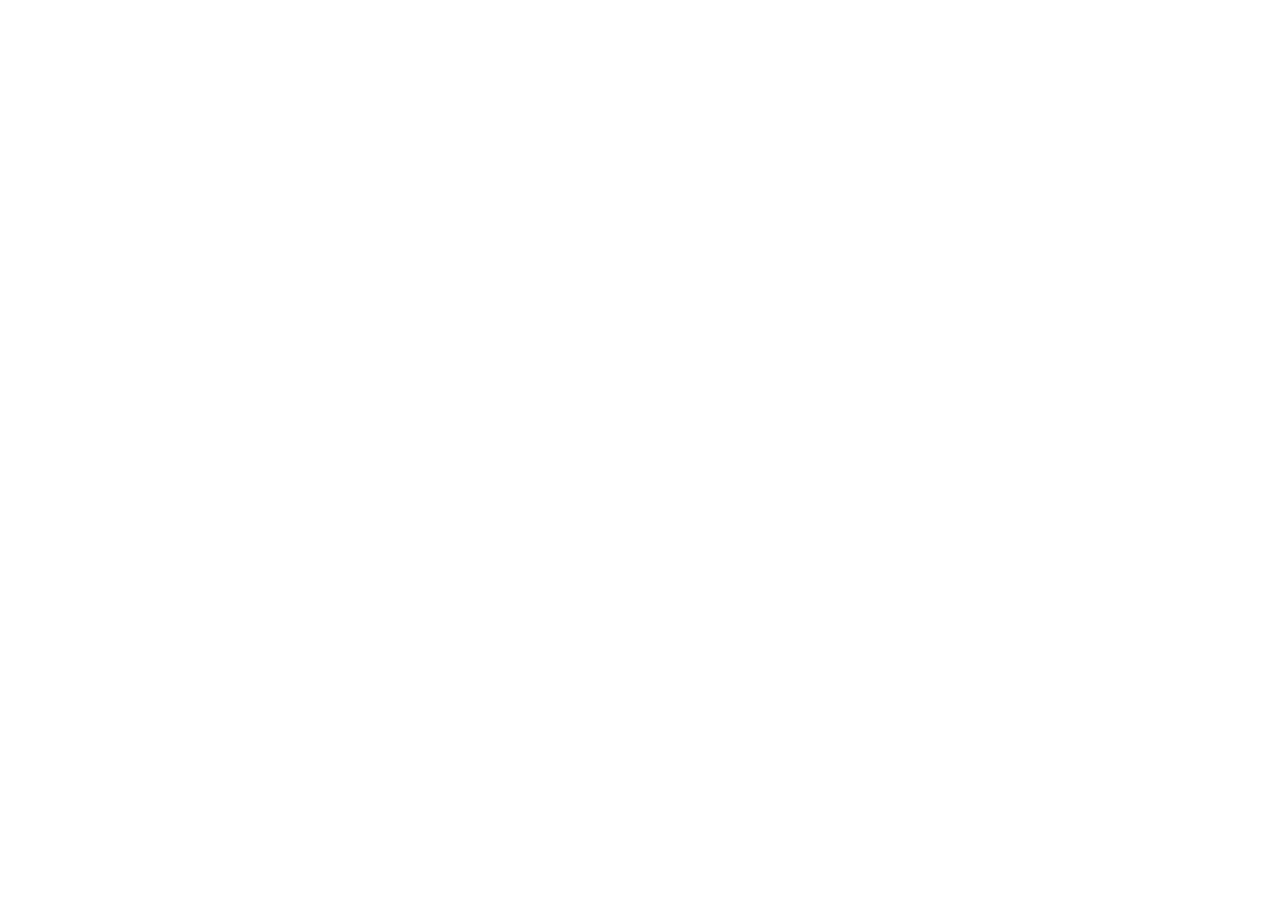
==== commit aeb75c63: "Move Stuffo pages to FirstSprout with canonical redirects" ====
--- a/index.html
+++ b/index.html
@@ -1 +1 @@
-<!doctype html><html lang="en"><head><meta charset="utf-8"><meta name="viewport" content="width=device-width,initial-scale=1"><title>Stuffo — Cash Envelope Budget App for Android</title><meta name="description" content="Plan your paycheck, track envelope balances and work toward savings goals. Manual budgeting for Android, with no bank connection."><link rel="canonical" href="https://lluisgassovillarejo.github.io/stuffo-site/index.html"><meta property="og:title" content="Stuffo — Cash Envelope Budget App for Android"><meta property="og:description" content="Plan your paycheck, track envelope balances and work toward savings goals. Manual budgeting for Android, with no bank connection."><meta property="og:image" content="https://lluisgassovillarejo.github.io/stuffo-site/assets/social-card.png"><meta property="og:url" content="https://lluisgassovillarejo.github.io/stuffo-site/index.html"><link rel="icon" href="assets/icon.png"><link rel="stylesheet" href="style.css"><link rel="stylesheet" href="growth.css"><link rel="stylesheet" href="promotion.css"><meta name="google-site-verification" content="PIzZSiHI67QQF0rE01WAvWvBRob0SGdKpHuOU_yxiQ8" /><script type="application/ld+json">{"@context": "https://schema.org", "@type": "SoftwareApplication", "name": "Stuffo", "operatingSystem": "Android", "applicationCategory": "FinanceApplication", "url": "https://lluisgassovillarejo.github.io/stuffo-site/", "downloadUrl": "https://play.google.com/store/apps/details?id=com.lluisgasso.stuffo", "description": "Manual envelope budgeting for Android, with paycheck allocation and savings goals. English interface and one USD budget. No bank connection or account required.", "author": {"@type": "Person", "name": "Lluís Gassó"}}</script></head><body><a class="skip" href="#main">Skip to content</a><header><a class="brand" href="index.html"><img src="assets/icon.png" alt="">Stuffo</a><nav aria-label="Main"><a href="index.html#guides">Budgeting guides</a><a href="worksheet.html">Free worksheet</a><a href="sinking-fund-calculator.html">Calculator</a></nav></header><main id="main"><section class="hero"><div><p class="eyebrow">A place for every plan</p><h1>Keep the habit.<br>Skip the paper<br>envelopes.</h1><p class="lead">Cash stuffing on your phone. Plan your paycheck, see what’s left to spend and set money aside for what’s next.</p><a class="button" data-play href="https://play.google.com/store/apps/details?id=com.lluisgasso.stuffo&utm_source=stuffo_site&utm_campaign=organic_pilot">Get Stuffo on Google Play ↗</a><p class="note">Android · English · One USD budget. You record transactions manually.</p><a href="cash-stuffing-with-a-card.html">Pay by card? Here’s how it works →</a></div><div class="visual"><img src="assets/home.png" alt="Stuffo example budget showing groceries, rent, fun and a Christmas savings goal" width="1080" height="2337"><p>Example budget, real app.</p></div></section><div class="strip"><span>No bank connection</span><span>No account needed</span><span>Budget offline</span><span>Your entries, your record</span></div><section class="section"><p class="eyebrow">The everyday routine</p><h2>Plan it. Spend it. Record it.</h2><div class="cards"><article class="card"><span class="number">01 / PAYDAY</span><h3>Give your money a place.</h3><p>Add income and choose how much to put in each envelope. Leave some unallocated if you want.</p></article><article class="card"><span class="number">02 / EVERYDAY</span><h3>Know what’s left.</h3><p>Log each purchase. Your envelope balance updates from the amounts you enter, whether you paid by card or cash.</p></article><article class="card"><span class="number">03 / LOOKING AHEAD</span><h3>Make room for bigger plans.</h3><p>Set a savings target and a date. Stuffo calculates a monthly contribution and shows your progress.</p></article></div></section><section class="section" id="demo"><p class="eyebrow">A real app, with example amounts</p><h2>One purchase. A clearer balance.</h2><video controls playsinline preload="metadata" poster="assets/home.png" aria-label="Stuffo manual spending demonstration"><source src="assets/spending-demo.mp4" type="video/mp4"><track default kind="captions" src="assets/spending-demo.vtt" srclang="en" label="English"></video></section><section class="section" id="free-tools"><p class="eyebrow">Make a plan you can use</p><h2>Free tools. No signup.</h2><div class="cards"><a class="card" href="sinking-fund-calculator.html"><h3>Sinking fund calculator</h3><p>Break a target into contributions, with the rounding taken care of.</p></a><a class="card" href="budget-by-paycheck.html"><h3>Plan your next paycheck</h3><p>See allocations, unallocated money and carryover in one example.</p></a><a class="card" href="sinking-fund-examples.html"><h3>Five future-expense examples</h3><p>Targets and contribution counts you can adapt to your own plan.</p></a></div></section><section class="section" id="guides"><p class="eyebrow">Start small</p><h2>A little help with the method.</h2><div class="cards"><a class="card" href="cash-stuffing-with-a-card.html"><h3>Cash stuffing with a card</h3><p>Keep the envelope habit when your purchases are digital.</p></a><a class="card" href="first-three-envelopes.html"><h3>Your first three envelopes</h3><p>A small starting point, plus an ungated paycheck worksheet.</p></a><a class="card" href="sinking-funds.html"><h3>Sinking funds, explained</h3><p>Turn a future expense into a plan with a target and date.</p></a></div></section><section class="section"><h2>You stay in charge of the record.</h2><p class="lead">Stuffo does not hold or move money, connect to your bank, or import purchases. Missed entries mean your budget record is incomplete. Your money stays wherever you keep it.</p><a class="button" data-play href="https://play.google.com/store/apps/details?id=com.lluisgasso.stuffo&utm_source=stuffo_site&utm_campaign=organic_pilot">Get Stuffo on Google Play ↗</a><p class="note">Android · English · One USD budget. You record transactions manually.</p></section></main><footer><span>Stuffo · By Lluís Gassó · Manual budgeting for Android</span><a href="https://lluisgassovillarejo.github.io/stuffo-privacy/">Privacy policy</a><a href="mailto:lluisgasso@gmail.com">Contact</a><a href="about.html">About Stuffo</a></footer><script src="source.js" defer></script><script src="promotion.js" defer data-app="stuffo" data-content="home" data-page-type="home" data-privacy="website-privacy.html" data-feedback="https://docs.google.com/forms/d/e/1FAIpQLScffY2605BmBMF5DUGZjR_SphUZuKlKAbn0auew9rxb9dip5w/viewform"></script></body></html>+<!doctype html><html lang="en"><head><meta charset="utf-8"><meta name="viewport" content="width=device-width,initial-scale=1"><title>Stuffo has moved to FirstSprout</title><link rel="canonical" href="https://firstsprout.app/apps/stuffo/"><meta http-equiv="refresh" content="0;url=https://firstsprout.app/apps/stuffo/"><script>const target=new URL("https://firstsprout.app/apps/stuffo/");target.search=location.search;target.hash=location.hash;location.replace(target.href);</script></head><body><main><h1>Stuffo has moved</h1><p><a href="https://firstsprout.app/apps/stuffo/">Continue to the new page on FirstSprout</a>.</p></main></body></html>
